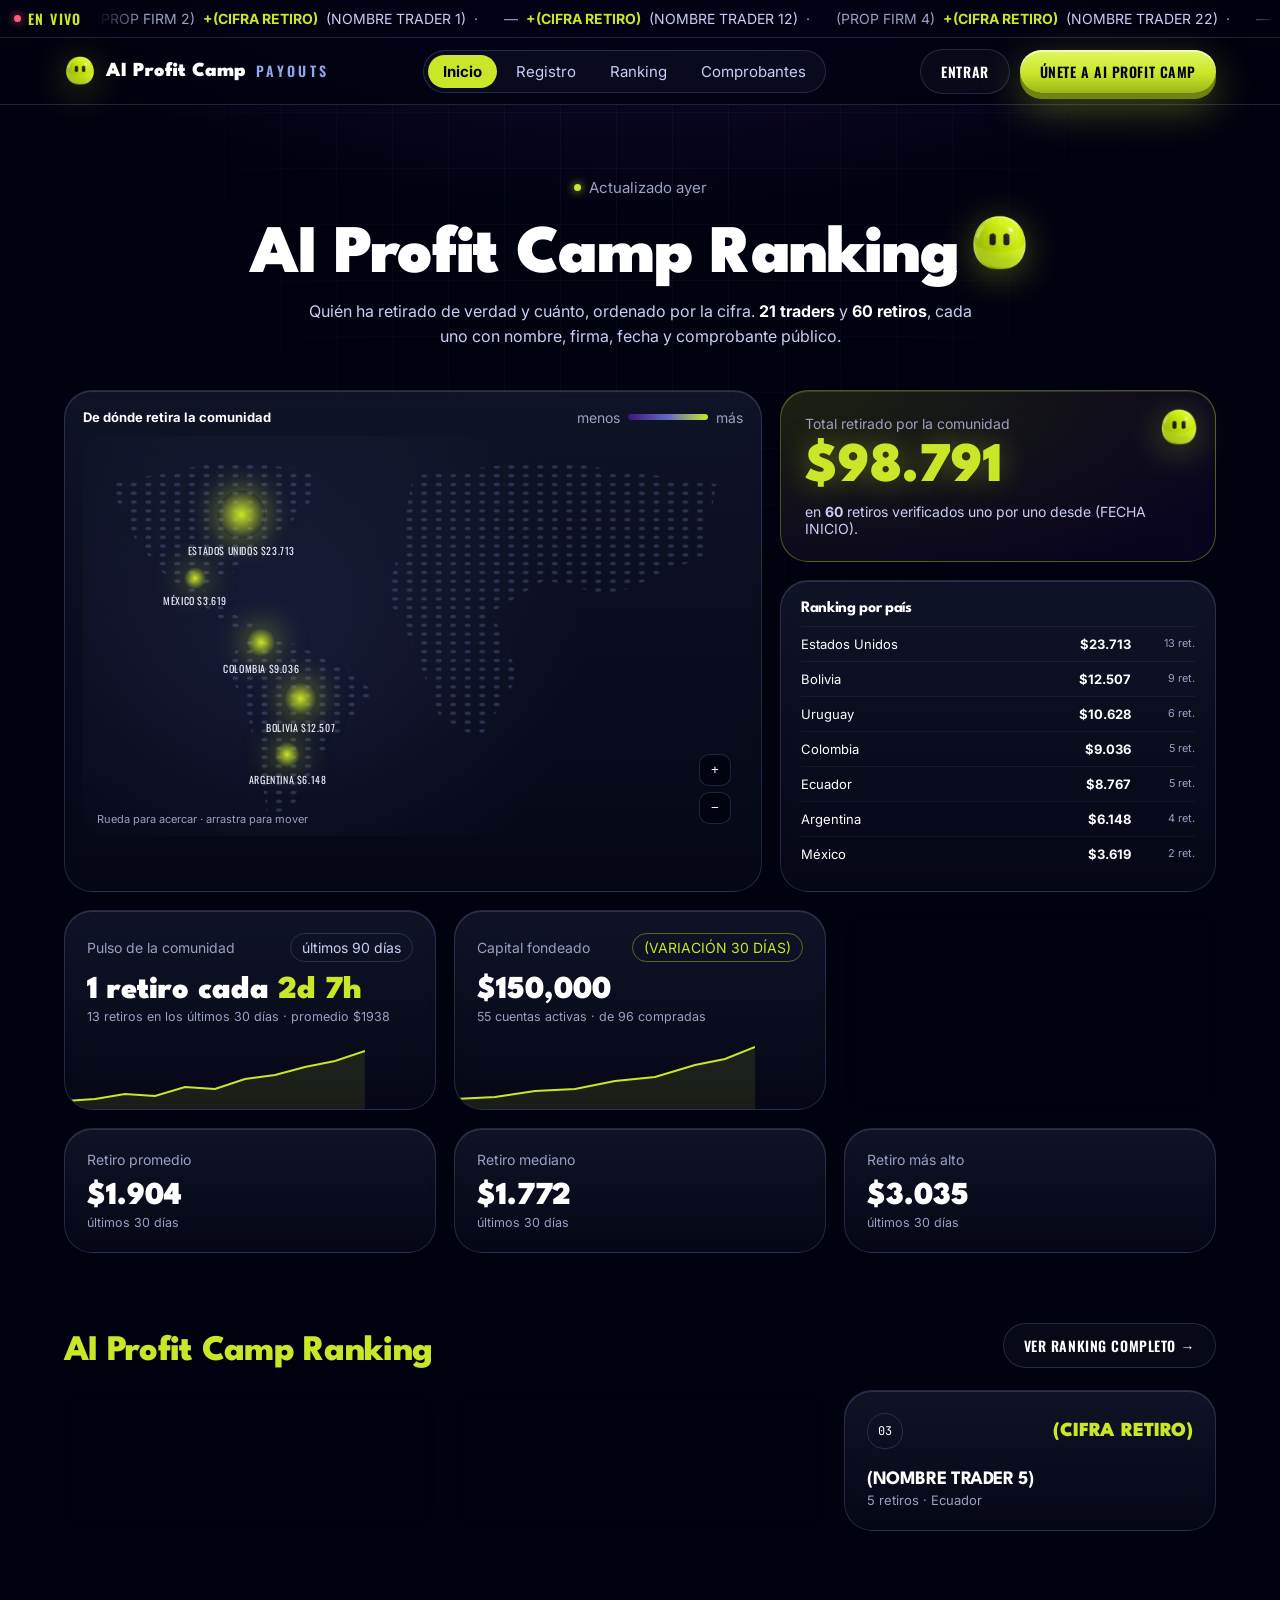
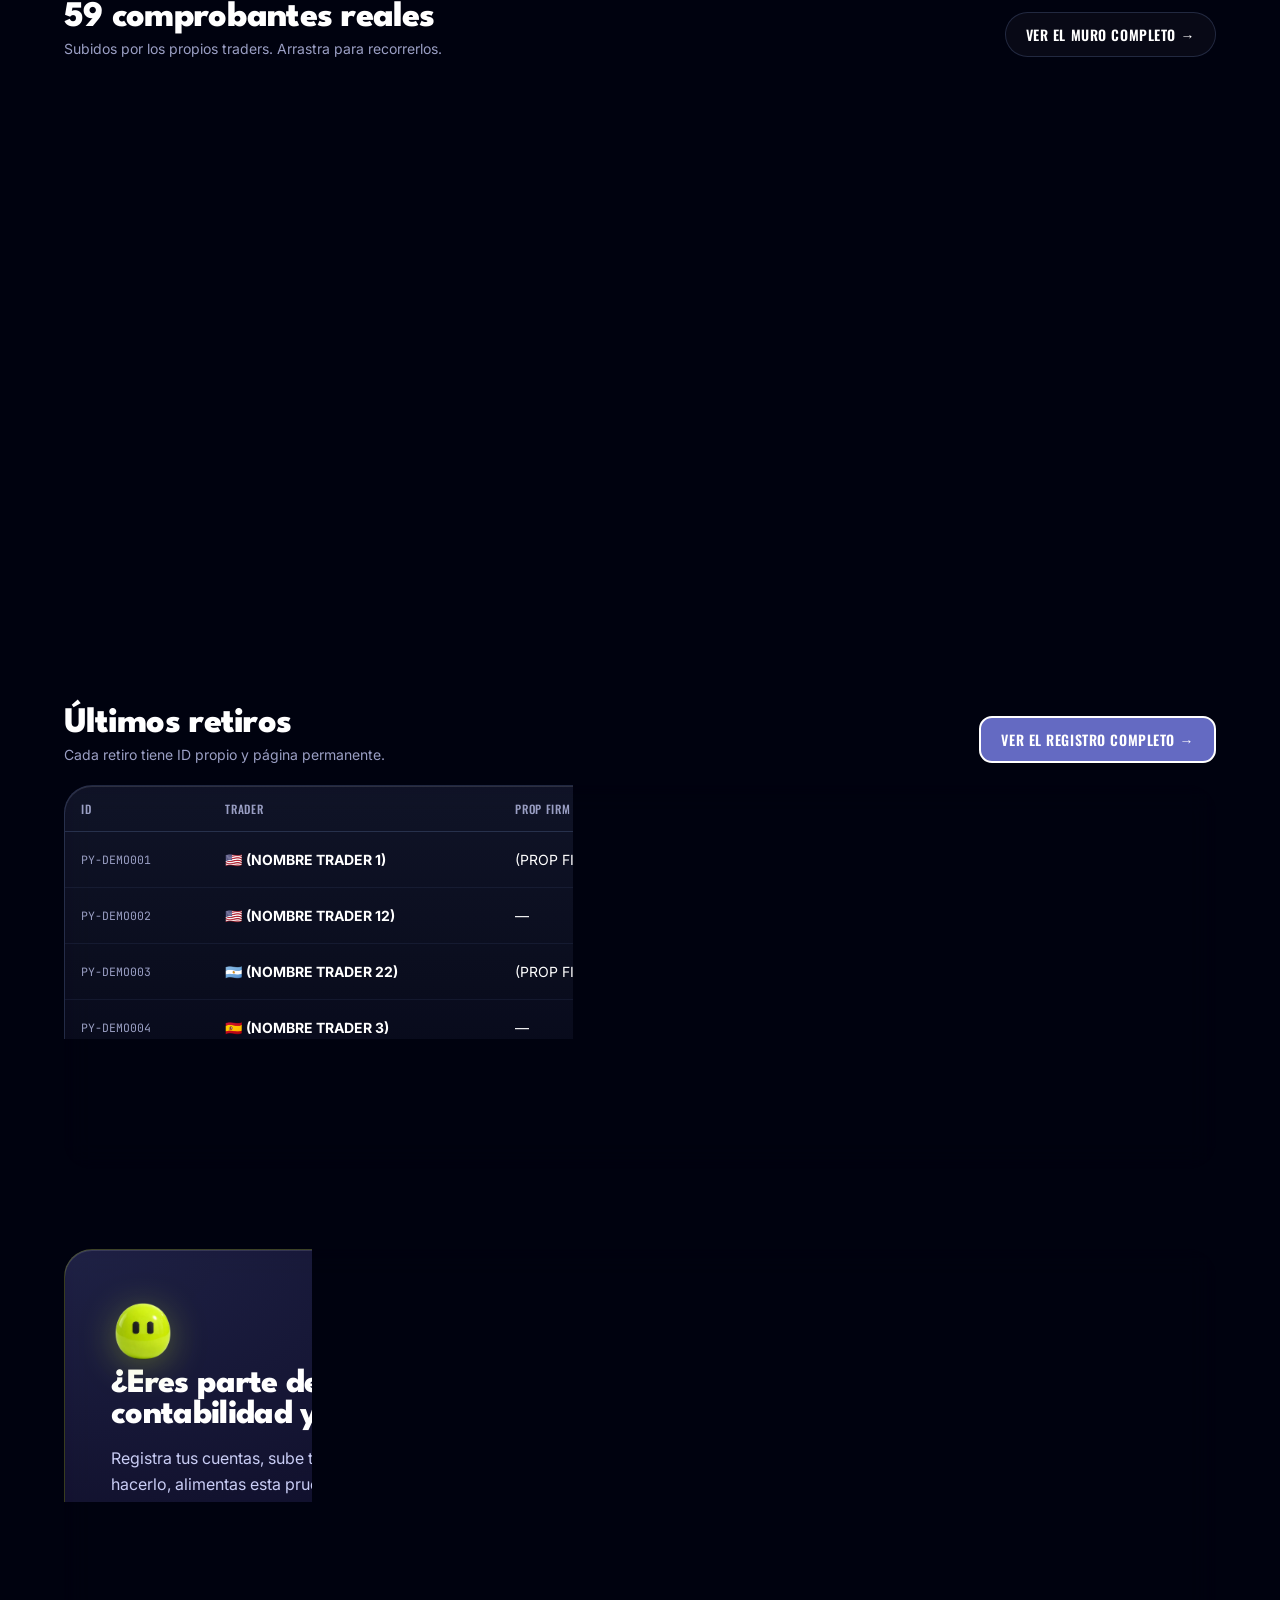
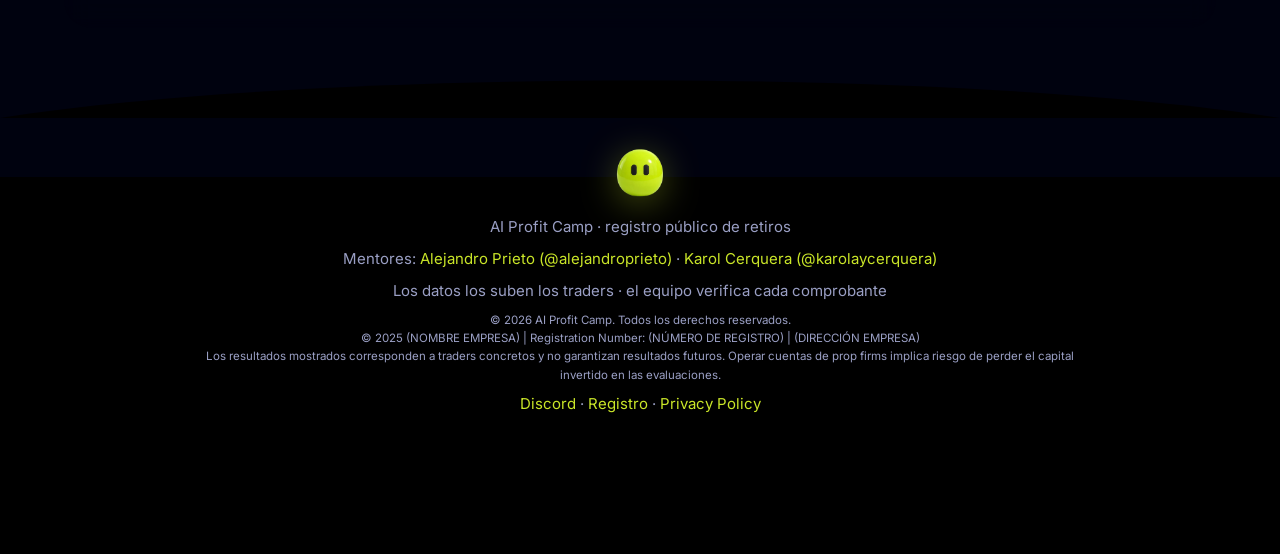
==== payouts/index.html @ a61befb9 "AI Profit Camp: landing y payouts" ====
<!doctype html><html lang="es" data-root="../"><head><meta charset="utf-8"><meta name="viewport" content="width=device-width,initial-scale=1"><title>AI Profit Camp Payouts — Registro público de retiros</title>
<link rel="stylesheet" href="../assets/brand.css"><link rel="stylesheet" href="payouts.css"></head>
<body class="pro" data-page="home" data-proot="">
<div class="ticker"><span class="live">EN VIVO</span><div class="tt"><div class="tk" id="tk"></div></div></div>
<nav class="nav"><div class="wrap"><a class="logo" href="index.html"><span data-mascot=""></span>AI Profit Camp <small>PAYOUTS</small></a><div class="links"><a class="on" href="index.html">Inicio</a><a class="" href="registro/index.html">Registro</a><a class="" href="ranking/index.html">Ranking</a><a class="" href="comprobantes/index.html">Comprobantes</a></div><div class="navr"><a class="btn btn-ghost" href="(LINK LOGIN)">Entrar</a><a class="btn btn-gummy" href="../index.html">Únete a AI Profit Camp</a></div></div><div class="mnav"><a class="on" href="index.html">Inicio</a><a class="" href="registro/index.html">Registro</a><a class="" href="ranking/index.html">Ranking</a><a class="" href="comprobantes/index.html">Comprobantes</a></div></nav>
<main class="wrap"><header class="phead rv"><span class="upd" id="upd"></span><h1>AI Profit Camp Ranking<span data-mascot="m-float"></span></h1><p>Quién ha retirado de verdad y cuánto, ordenado por la cifra. <b><span data-k="traders">0</span> traders</b> y <b><span data-k="payouts">0</span> retiros</b>, cada uno con nombre, firma, fecha y comprobante público.</p></header>
<div class="top"><div class="card map rv"><div class="lbl"><b style="color:#fff;font-size:13px">De dónde retira la comunidad</b><span class="leg">menos <span></span> más</span></div>
<div class="mapv" id="mapv"><div class="mapin" id="mapin"><svg viewBox="0 0 100 100" preserveAspectRatio="none" aria-hidden="true"><defs><pattern id="d" width="2.2" height="2.2" patternUnits="userSpaceOnUse"><circle cx="1.1" cy="1.1" r=".45" fill="rgba(141,168,236,.22)"/></pattern></defs><path fill="url(#d)" d="M4 12 L22 6 L36 9 L34 18 L28 26 L24 33 L18 38 L22 44 L26 47 L24 50 L18 42 L12 34 L8 26 Z"/><path fill="url(#d)" d="M24 50 L32 52 L40 58 L44 64 L40 72 L36 80 L32 92 L28 96 L27 84 L25 70 L22 58 Z"/><path fill="url(#d)" d="M50 10 L70 6 L96 12 L94 30 L80 40 L70 36 L62 44 L66 60 L60 76 L54 70 L50 52 L46 40 L48 28 Z"/></svg></div>
<span class="hint">Rueda para acercar · arrastra para mover</span><div class="zoom"><button id="zi" aria-label="Acercar">+</button><button id="zo" aria-label="Alejar">−</button></div></div></div>
<div class="side"><div class="card total rv" data-celebrate><span data-mascot=""></span><div class="lbl">Total retirado por la comunidad</div><div class="big" data-k="total" data-pre="$">$0</div><p>en <b data-k="payouts">0</b> retiros verificados uno por uno desde <span id="since"></span>.</p></div><div class="card cr rv"><h3>Ranking por país</h3><div id="cr"></div></div></div></div>
<div class="m3"><div class="card met rv"><div class="lbl">Pulso de la comunidad <span class="pill">últimos 90 días</span></div><div class="v">1 retiro cada <em id="every"></em></div><p id="pulse"></p><svg class="spark" viewBox="0 0 300 70" preserveAspectRatio="none"><path d="M0 62 L30 60 L60 55 L90 57 L120 48 L150 50 L180 40 L210 36 L240 28 L270 22 L300 12 L300 70 L0 70Z" fill="rgba(202,230,40,.1)"/><path class="l" d="M0 62 L30 60 L60 55 L90 57 L120 48 L150 50 L180 40 L210 36 L240 28 L270 22 L300 12" fill="none" stroke="#cae628" stroke-width="2"/></svg></div>
<div class="card met rv"><div class="lbl">Capital fondeado <span class="pill" style="color:var(--lime);border-color:rgba(202,230,40,.4)" id="fd"></span></div><div class="v" id="funded"></div><p id="acc"></p><svg class="spark" viewBox="0 0 300 70" preserveAspectRatio="none"><path d="M0 60 L40 58 L80 52 L120 50 L160 42 L200 38 L240 26 L270 20 L300 8 L300 70 L0 70Z" fill="rgba(202,230,40,.1)"/><path class="l" d="M0 60 L40 58 L80 52 L120 50 L160 42 L200 38 L240 26 L270 20 L300 8" fill="none" stroke="#cae628" stroke-width="2"/></svg></div>
<div class="card met last rv"><div class="lbl">Último retiro <span class="pill" id="lrel"></span></div><div class="v" id="lv"></div><p id="lt" style="color:#fff;font-weight:700"></p><p id="lf"></p><a class="idb mono" id="lid" href="#"></a></div></div>
<div class="m3 s3"><div class="card met rv"><div class="lbl">Retiro promedio</div><div class="v" data-k="avg" data-pre="$">$0</div><p>últimos 30 días</p></div><div class="card met rv"><div class="lbl">Retiro mediano</div><div class="v" data-k="median" data-pre="$">$0</div><p>últimos 30 días</p></div><div class="card met rv"><div class="lbl">Retiro más alto</div><div class="v" data-k="max" data-pre="$">$0</div><p>últimos 30 días</p></div></div>
<section class="blk"><div class="hd rv"><h2 class="lime">AI Profit Camp Ranking</h2><a class="btn btn-ghost" href="ranking/index.html">Ver ranking completo →</a></div><div class="rk" id="rk"></div></section>
<section class="blk"><div class="hd rv"><div><h2><span data-k="payouts">0</span> comprobantes reales</h2><p>Subidos por los propios traders. Arrastra para recorrerlos.</p></div><a class="btn btn-ghost" href="comprobantes/index.html">Ver el muro completo →</a></div></section>
</main><div class="wall rv" id="wall"></div><main class="wrap">
<section class="blk"><div class="hd rv"><div><h2>Últimos retiros</h2><p>Cada retiro tiene ID propio y página permanente.</p></div><a class="btn btn-ind" href="registro/index.html">Ver el registro completo →</a></div><div class="card tw rv" id="tw"><table class="t"><thead><tr><th>ID</th><th>Trader</th><th>Prop firm</th><th>Monto</th><th>Fecha</th><th>Estado</th></tr></thead><tbody id="tb"></tbody></table><div class="mlist" id="ml"></div></div></section>
<div class="card join rv"><div><span data-mascot="m-think"></span><h2>¿Eres parte de la comunidad? Lleva tu contabilidad y compite por los premios.</h2><p>Registra tus cuentas, sube tus comprobantes y mira tu neto real. Al hacerlo, alimentas esta prueba pública.</p><p class="mentors-line">¿Dudas? Habla con tus mentores: <a href="https://www.instagram.com/alejandroprieto/" target="_blank" rel="noopener" style="color:var(--lime)">Alejandro Prieto (@alejandroprieto)</a> o <a href="https://www.instagram.com/karolaycerquera/" target="_blank" rel="noopener" style="color:var(--lime)">Karol Cerquera (@karolaycerquera)</a>.</p></div><a class="btn btn-gummy" href="(LINK PANEL)">Entrar a mi panel</a></div></main>
<svg class="foot-wave" viewBox="0 0 1440 50" preserveAspectRatio="none"><path d="M0 50 C360 0 1080 0 1440 50Z" fill="#000"/></svg>
<footer class="foot"><span data-mascot="m-float"></span><p>AI Profit Camp · registro público de retiros</p><p>Mentores: <a href="https://www.instagram.com/alejandroprieto/" target="_blank" rel="noopener" style="color:var(--lime)">Alejandro Prieto (@alejandroprieto)</a> · <a href="https://www.instagram.com/karolaycerquera/" target="_blank" rel="noopener" style="color:var(--lime)">Karol Cerquera (@karolaycerquera)</a></p><p>Los datos los suben los traders · el equipo verifica cada comprobante</p>
<p style="font-size:11.5px">© 2026 AI Profit Camp. Todos los derechos reservados.<br>© 2025 (NOMBRE EMPRESA) | Registration Number: (NÚMERO DE REGISTRO) | (DIRECCIÓN EMPRESA)<br>Los resultados mostrados corresponden a traders concretos y no garantizan resultados futuros. Operar cuentas de prop firms implica riesgo de perder el capital invertido en las evaluaciones.</p>
<p><a href="(LINK DISCORD)">Discord</a> · <a href="registro/index.html">Registro</a> · <a href="../privacy-policy/index.html">Privacy Policy</a></p></footer>
<a class="sticky" href="../index.html"><span data-mascot=""></span>Únete a AI Profit Camp</a>
<div class="modal" id="md" role="dialog" aria-modal="true"><div class="card"><button class="x" aria-label="Cerrar">×</button><div class="ph" style="height:300px"></div><div class="big a" style="font-size:40px;margin-top:16px"></div><div class="n" style="font-weight:700"></div><div class="i mono" style="color:var(--mute);font-size:12px;margin:6px 0 18px"></div><a class="btn btn-gummy go" href="#">Ver registro verificado</a></div></div>
<script src="../assets/brand.js"></script><script src="data.js"></script><script src="payouts.js"></script></body></html>
---- assets/brand.css ----
@import url("https://fonts.googleapis.com/css2?family=League+Spartan:wght@600;700;800;900&family=Oswald:wght@500;600;700&family=Inter:wght@400;500;600;700&family=JetBrains+Mono:wght@500;700&display=swap");
/* ===== Salto Cuántico · sistema compartido ===== */
:root{--bg:#00020f;--bg2:#1a0b3d;--sky:#3f216d;--vio:#3c1682;--ind:#646ac2;--peri:#8da8ec;--lav:#c9cdf5;--lime:#cae628;--lime-hi:#e1f761;--lime-lo:#9bb51a;--lime-sh:#6f8312;--coral:#ff5a7a;--peach:#f7b28b;--mute:#9a9fc4;
--glass:linear-gradient(180deg,rgba(141,168,236,.11),rgba(141,168,236,.035));--bd:rgba(141,168,236,.2);--r-card:28px;--r-sm:16px;--ease:cubic-bezier(.34,1.56,.64,1)}
*{box-sizing:border-box}html{scroll-behavior:smooth}
body{margin:0;background:var(--bg);color:#fff;font-family:Inter,system-ui,sans-serif;-webkit-font-smoothing:antialiased;overflow-wrap:break-word}
h1,h2,h3,h4{font-family:"League Spartan",Inter,sans-serif;letter-spacing:-.02em;margin:0}
a{color:inherit;text-decoration:none}.mono{font-family:"JetBrains Mono",monospace}
.lime{color:var(--lime)}.coral{color:var(--coral)}
/* botones */
.btn{display:inline-flex;align-items:center;justify-content:center;gap:8px;border-radius:999px;font-family:Oswald,sans-serif;font-weight:600;letter-spacing:.04em;text-transform:uppercase;padding:11px 20px;font-size:14px;cursor:pointer;border:0;transition:transform .35s var(--ease),box-shadow .35s,background .25s;white-space:nowrap}
.btn-gummy{color:#00020f;background:linear-gradient(180deg,var(--lime-hi),var(--lime) 55%,var(--lime-lo));box-shadow:0 6px 0 var(--lime-sh),0 14px 40px rgba(202,230,40,.35),inset 0 2px 0 rgba(255,255,255,.6)}
.btn-gummy:hover{transform:translateY(-3px);box-shadow:0 9px 0 var(--lime-sh),0 20px 50px rgba(202,230,40,.5),inset 0 2px 0 rgba(255,255,255,.6)}
.btn-gummy:active{transform:translateY(4px);box-shadow:0 2px 0 var(--lime-sh),0 8px 20px rgba(202,230,40,.3)}
.btn-ind{background:var(--ind);color:#fff;border:2px solid #fff;border-radius:13px}.btn-ind:hover{background:var(--vio);transform:translateY(-2px)}
.btn-ghost{border:1.5px solid var(--bd);color:#fff;background:rgba(255,255,255,.03)}.btn-ghost:hover{border-color:var(--lime);color:var(--lime)}
/* tarjetas */
.card{background:var(--glass);border:1px solid var(--bd);border-radius:var(--r-card);backdrop-filter:blur(14px);-webkit-backdrop-filter:blur(14px);box-shadow:inset 0 1px 0 rgba(255,255,255,.12);transition:transform .45s var(--ease),border-color .3s,box-shadow .3s;position:relative}
.card:hover{border-color:rgba(202,230,40,.45);box-shadow:inset 0 1px 0 rgba(255,255,255,.15),0 18px 50px rgba(60,22,130,.45)}
.pill{display:inline-flex;align-items:center;gap:6px;font-size:14px;padding:5px 11px;border-radius:999px;border:1px solid var(--bd);color:var(--lav);white-space:nowrap}
.badge-ok{display:inline-flex;gap:6px;align-items:center;padding:5px 11px;border-radius:999px;border:1px solid rgba(202,230,40,.5);background:rgba(202,230,40,.1);color:var(--lime);font-size:14px;font-weight:600;white-space:nowrap}.badge-ok:before{content:"✓";font-weight:900}
.eyebrow{font-family:Oswald;font-weight:600;letter-spacing:.14em;text-transform:uppercase;font-size:14px;color:var(--peri)}
/* mascota: poses por CSS */
.mascot{position:relative;display:inline-block;aspect-ratio:660/748;flex:none;vertical-align:middle}
.mascot img{width:100%;height:100%;display:block;filter:drop-shadow(0 6px 18px rgba(202,230,40,.35))}
.mascot .lid{position:absolute;top:34.5%;height:18.5%;width:11.5%;border-radius:45%;background:linear-gradient(180deg,#d3ee2b,#bcd816);transform:scaleY(0);transform-origin:top;animation:blink 5.5s infinite}
.mascot .lid.l{left:33.4%}.mascot .lid.r{left:55.7%}
@keyframes blink{0%,93%,100%{transform:scaleY(0)}95.5%{transform:scaleY(1)}}
.m-float{animation:mfloat 4s ease-in-out infinite}@keyframes mfloat{50%{transform:translateY(-12px) rotate(-3deg)}}
.m-tilt{transform:rotate(-12deg)}
.m-think{animation:mthink 3.2s ease-in-out infinite}@keyframes mthink{0%,100%{transform:rotate(-14deg)}50%{transform:rotate(-6deg) translateY(-6px)}}
.m-bounce{animation:mbounce 1s var(--ease) infinite}@keyframes mbounce{0%,100%{transform:translateY(0) scale(1,1)}10%{transform:translateY(0) scale(1.12,.86)}45%{transform:translateY(-40%) scale(.94,1.06)}80%{transform:translateY(0) scale(1.06,.94)}}
.m-celebrate{animation:mcel .9s var(--ease) 3}@keyframes mcel{0%,100%{transform:none}30%{transform:translateY(-30%) rotate(12deg) scale(1.1)}60%{transform:translateY(0) scale(1.1,.9)}}
.m-sad{transform:rotate(10deg) translateY(6px);filter:saturate(.6)}.m-sad .lid{animation:none;transform:scaleY(.45)}
.m-peek{animation:mpeek 6s ease-in-out infinite}@keyframes mpeek{0%,100%{transform:translateY(55%)}20%,70%{transform:translateY(8%)}}
.hue-red img{filter:hue-rotate(-75deg) saturate(1.4) drop-shadow(0 6px 14px rgba(255,90,122,.35))}.hue-blue img{filter:hue-rotate(140deg) saturate(1.3) drop-shadow(0 6px 14px rgba(100,106,194,.4))}.hue-vio img{filter:hue-rotate(205deg) saturate(1.2)}.hue-orange img{filter:hue-rotate(-40deg) saturate(1.5)}
.hue-red .lid{filter:hue-rotate(-75deg) saturate(1.4)}.hue-blue .lid{filter:hue-rotate(140deg) saturate(1.3)}.hue-vio .lid{filter:hue-rotate(205deg) saturate(1.2)}.hue-orange .lid{filter:hue-rotate(-40deg) saturate(1.5)}
/* loader */
.loader{position:fixed;inset:0;z-index:200;background:var(--bg);display:grid;place-items:center;transition:opacity .5s,visibility .5s}.loader.done{opacity:0;visibility:hidden}.loader .mascot{width:70px}
.loader:after{content:"";position:absolute;top:calc(50% + 46px);width:46px;height:8px;border-radius:50%;background:rgba(202,230,40,.25);filter:blur(3px)}
/* olas */
.wave{display:block;width:100%;height:70px;position:relative;z-index:2;margin:-1px 0}
.divider{position:relative;height:90px;overflow:hidden;pointer-events:none}.divider .mascot{position:absolute;bottom:0;width:58px}.divider svg{position:absolute;left:0;right:0;bottom:-1px;width:100%;height:60px}
/* reveal */
.rv{opacity:0;transform:translateY(26px) scale(.98);transition:opacity .8s ease,transform .9s var(--ease)}.rv.in{opacity:1;transform:none}
/* sticky móvil */
.sticky{display:none}
@media(max-width:820px){.sticky{display:flex;align-items:center;justify-content:center;gap:10px;position:fixed;left:12px;right:12px;bottom:12px;z-index:60;padding:12px 16px;border-radius:999px;font-family:Oswald;font-weight:700;letter-spacing:.04em;font-size:17px;color:#00020f;background:linear-gradient(180deg,var(--lime-hi),var(--lime));box-shadow:0 5px 0 var(--lime-sh),0 12px 40px rgba(202,230,40,.45);transform:translateY(170%);transition:transform .5s var(--ease)}.sticky.on{transform:none}.sticky .mascot{width:30px;margin:-6px 0}}
/* footer común */
.foot{position:relative;margin-top:60px;background:#000;color:var(--mute);font-size:15px;text-align:center;padding:30px 20px 130px}.foot .mascot{width:54px;position:absolute;left:50%;top:-34px;margin-left:-27px}.foot a{color:var(--lime)}.foot p{margin:8px auto;max-width:900px;line-height:1.6}
.foot-wave{display:block;width:100%;height:50px;margin-top:40px;margin-bottom:-1px}
@media (prefers-reduced-motion:reduce){*{animation:none!important;transition:none!important}.rv{opacity:1;transform:none}}

/* ===== Dirección B · Cuántico Pro (payouts) ===== */
.pro{background:radial-gradient(1100px 600px at 50% -200px,rgba(60,22,130,.55),transparent 70%),var(--bg)}
.pro:before{content:"";position:fixed;inset:0;pointer-events:none;background-image:linear-gradient(rgba(141,168,236,.05) 1px,transparent 1px),linear-gradient(90deg,rgba(141,168,236,.05) 1px,transparent 1px);background-size:56px 56px;-webkit-mask:radial-gradient(ellipse at 50% 0,#000 15%,transparent 70%);mask:radial-gradient(ellipse at 50% 0,#000 15%,transparent 70%)}
.wrap{max-width:1200px;margin:auto;padding:0 24px;position:relative}
.ticker{display:flex;align-items:center;height:38px;border-bottom:1px solid var(--bd);background:rgba(0,2,15,.8);overflow:hidden;font-size:14px;position:relative;z-index:3}
.live{flex:none;display:flex;gap:7px;align-items:center;padding:0 14px;font-family:Oswald;font-weight:600;color:var(--lime);letter-spacing:.1em;background:var(--bg);height:100%;z-index:2}.live:before{content:"";width:7px;height:7px;border-radius:50%;background:var(--coral);box-shadow:0 0 10px var(--coral);animation:pz 1.4s infinite}@keyframes pz{50%{opacity:.25}}
.tt{overflow:hidden;flex:1;-webkit-mask:linear-gradient(90deg,transparent,#000 4%,#000 96%,transparent);mask:linear-gradient(90deg,transparent,#000 4%,#000 96%,transparent)}.tk{display:flex;gap:26px;width:max-content;animation:mq 60s linear infinite;white-space:nowrap}.tk a{display:flex;gap:8px;color:var(--lav)}.tk b{color:var(--lime)}.tk i{font-style:normal;color:var(--mute)}@keyframes mq{to{transform:translateX(-50%)}}
.nav{position:sticky;top:0;z-index:40;background:rgba(0,2,15,.72);backdrop-filter:blur(16px);-webkit-backdrop-filter:blur(16px);border-bottom:1px solid var(--bd)}.nav .wrap{display:flex;align-items:center;gap:14px;height:66px}
.logo{display:flex;align-items:center;gap:10px;font-family:"League Spartan";font-weight:900;font-size:20px}.logo .mascot{width:32px}.logo small{font-family:Oswald;font-size:14px;letter-spacing:.24em;color:var(--peri);font-weight:600}
.links{margin:0 auto;display:flex;gap:4px;padding:4px;border:1px solid var(--bd);border-radius:999px;background:rgba(141,168,236,.05)}.links a{padding:7px 15px;border-radius:999px;font-size:15px;color:var(--lav);transition:.25s}.links a:hover{color:#fff;background:rgba(141,168,236,.12)}.links a.on{background:var(--lime);color:#00020f;font-weight:700}
.navr{display:flex;gap:10px;align-items:center}
.mnav{display:none}
.phead{text-align:center;padding:70px 0 40px}.phead h1{font-size:clamp(38px,5.6vw,68px);font-weight:900;margin:12px 0}.phead h1 .mascot{width:.9em;margin-left:.15em;vertical-align:-.1em}.phead p{color:var(--lav);max-width:680px;margin:0 auto;line-height:1.6}.phead b{color:#fff}
.upd{color:var(--mute);font-size:15px;display:inline-flex;gap:8px;align-items:center}.upd:before{content:"";width:7px;height:7px;border-radius:50%;background:var(--lime);box-shadow:0 0 10px var(--lime);animation:pz 1.6s infinite}
.lbl{font-size:14px;color:var(--mute);display:flex;justify-content:space-between;align-items:center;gap:8px}
.big{font-family:"League Spartan";font-weight:900;color:var(--lime);text-shadow:0 0 28px rgba(202,230,40,.35);font-variant-numeric:tabular-nums}
.hd{display:flex;justify-content:space-between;align-items:flex-end;gap:16px;margin-bottom:22px}.hd h2{font-size:clamp(24px,3vw,36px);font-weight:800}.hd p{margin:6px 0 0;color:var(--mute);font-size:14px}
section.blk{padding:70px 0 0}
table.t{width:100%;border-collapse:collapse;font-size:14px}.t th{font-family:Oswald;font-weight:500;letter-spacing:.06em;text-transform:uppercase;color:var(--mute);font-size:11.5px;text-align:left;padding:14px 16px;border-bottom:1px solid var(--bd);white-space:nowrap}
.t td{padding:13px 16px;border-bottom:1px solid rgba(141,168,236,.08);vertical-align:middle}.t tbody tr{transition:background .2s;cursor:pointer}.t tbody tr:hover{background:rgba(202,230,40,.05)}
.t .id{font-family:"JetBrains Mono";font-size:11.5px;color:var(--mute)}.t .tr a{font-weight:700}.t .tr a:hover{color:var(--lime)}.t .m{color:var(--lime);font-weight:800;white-space:nowrap}.t .d{color:var(--mute);font-size:15px;white-space:nowrap}
.tw{overflow:hidden;border-radius:var(--r-card)}.mlist{display:none}
.pag{display:flex;justify-content:space-between;align-items:center;gap:10px;padding:14px 16px;font-size:15px;color:var(--mute)}
.empty{text-align:center;padding:50px 20px;color:var(--mute)}.empty .mascot{width:70px;display:block;margin:0 auto 14px}
.filters{display:flex;gap:12px;flex-wrap:wrap;align-items:flex-end;padding:18px;margin-bottom:16px}.filters label{display:grid;gap:6px;font-size:14px;color:var(--mute);flex:1;min-width:150px}
.filters select,.filters input{background:rgba(0,2,15,.6);border:1px solid var(--bd);border-radius:14px;color:#fff;padding:11px 13px;font:inherit;font-size:14px;outline:none;width:100%}.filters select:focus,.filters input:focus{border-color:var(--lime);box-shadow:0 0 0 3px rgba(202,230,40,.15)}.filters option{background:#0b0a24}
.chip{display:inline-block;padding:7px 13px;border-radius:999px;border:1px solid var(--bd);background:rgba(141,168,236,.07);font-size:14px;margin:0 6px 6px 0}
.ph{display:flex;flex-direction:column;align-items:center;justify-content:center;gap:8px;text-align:center;color:var(--lav);font-weight:700;font-size:14px;border-radius:18px;border:1.5px dashed rgba(141,168,236,.3);background:radial-gradient(circle at 50% 30%,rgba(202,230,40,.1),transparent 60%),repeating-linear-gradient(135deg,#0c0a26 0 12px,#110e30 12px 24px);padding:10px}
.ph b{font-family:Oswald;font-size:13px;letter-spacing:.22em;color:var(--lime)}
.av{width:44px;height:44px;border-radius:50%;display:grid;place-items:center;font-size:8px;font-weight:700;color:var(--lav);background:repeating-linear-gradient(135deg,#0c0a26 0 6px,#16123a 6px 12px);border:2px solid var(--lime);box-shadow:0 0 18px rgba(202,230,40,.3);flex:none;text-align:center;line-height:1.1;padding:3px}
.modal{position:fixed;inset:0;z-index:90;background:rgba(0,2,15,.8);backdrop-filter:blur(8px);display:none;align-items:center;justify-content:center;padding:20px}.modal.on{display:flex}.modal .card{width:min(420px,100%);padding:22px;text-align:center;animation:pop .45s var(--ease)}@keyframes pop{from{transform:scale(.9) translateY(20px);opacity:0}}
.modal .x{position:absolute;right:14px;top:10px;background:none;border:0;color:#fff;font-size:24px;cursor:pointer}
.wall{overflow:hidden;cursor:grab;-webkit-mask:linear-gradient(90deg,transparent,#000 5%,#000 95%,transparent);mask:linear-gradient(90deg,transparent,#000 5%,#000 95%,transparent);padding:6px 0;touch-action:pan-y}.lane{display:flex;gap:14px;width:max-content;margin-bottom:14px}
.cert{width:220px;flex:none;padding:10px;cursor:pointer;text-align:left;color:#fff;font:inherit;border-radius:22px}.cert .ph{height:210px}.cert .f{display:flex;justify-content:space-between;gap:8px;font-size:14px;margin-top:10px}.cert .f span{color:var(--lav);overflow:hidden;text-overflow:ellipsis;white-space:nowrap;min-width:0}.cert .f b{color:var(--lime);white-space:nowrap;font-size:14px}
@media(max-width:900px){.links{display:none}.mnav{display:flex;gap:6px;overflow-x:auto;padding:0 16px 10px;scrollbar-width:none}.mnav a{flex:none;padding:7px 13px;border-radius:999px;border:1px solid var(--bd);font-size:12.5px;color:var(--lav)}.mnav a.on{background:var(--lime);color:#00020f;font-weight:700;border-color:var(--lime)}.nav .wrap{justify-content:space-between}}
@media(max-width:640px){.wrap{padding:0 16px}.navr .btn-gummy{display:none}.phead{padding:46px 0 28px}.hd{flex-direction:column;align-items:flex-start}
.tw table.t{display:none}.mlist{display:grid;gap:10px;padding:12px}.mi{display:grid;grid-template-columns:minmax(0,1fr) auto;gap:6px 10px;padding:14px;border-radius:18px;border:1px solid var(--bd);background:rgba(141,168,236,.04)}.mi .m{font-family:"League Spartan";font-weight:900;font-size:20px;color:var(--lime)}.mi .n{font-weight:700;min-width:0}.mi .s{color:var(--mute);font-size:14px;grid-column:1/-1;min-width:0}
.cert{width:170px}.cert .ph{height:170px}}
---- payouts/payouts.css ----
/* AI Profit Camp Payouts · estilos de página (Dirección B) */
.top{display:grid;grid-template-columns:1.6fr 1fr;gap:18px}.map{padding:18px}
.mapv{position:relative;height:400px;margin-top:10px;border-radius:20px;overflow:hidden;cursor:grab;touch-action:none;background:radial-gradient(circle at 30% 50%,rgba(100,106,194,.15),transparent 60%)}.mapin{position:absolute;inset:0;transition:transform .15s}.mapin svg{position:absolute;inset:0;width:100%;height:100%}
.dot{position:absolute;transform:translate(-50%,-50%);display:flex;flex-direction:column;align-items:center;gap:4px;font-family:Oswald;font-size:10px;letter-spacing:.06em;color:#eef;white-space:nowrap}
.dot i{display:block;border-radius:50%;background:radial-gradient(circle,var(--lime),rgba(202,230,40,.12) 70%);box-shadow:0 0 30px rgba(202,230,40,.55);animation:pp 3s ease-in-out infinite}@keyframes pp{50%{transform:scale(1.15)}}
.leg{display:flex;align-items:center;gap:8px}.leg span{width:80px;height:6px;border-radius:9px;background:linear-gradient(90deg,var(--vio),var(--ind),var(--lime))}
.hint{position:absolute;left:14px;bottom:10px;font-size:11px;color:var(--mute)}.zoom{position:absolute;right:12px;bottom:12px;display:grid;gap:6px}.zoom button{width:32px;height:32px;border-radius:10px;border:1px solid var(--bd);background:rgba(0,2,15,.7);color:#fff;cursor:pointer}
.side{display:grid;gap:18px;grid-template-rows:auto 1fr}.total{padding:24px;border-color:rgba(202,230,40,.35);background:radial-gradient(120% 120% at 0 0,rgba(202,230,40,.14),rgba(60,22,130,.15))}.total .big{font-size:clamp(40px,4.5vw,56px);margin:10px 0}.total p{color:var(--lav);font-size:14px;margin:0}
.total .mascot{position:absolute;right:16px;top:14px;width:40px}
.cr{padding:20px}.cr h3{font-size:16px;margin-bottom:10px}.row{display:grid;grid-template-columns:minmax(0,1fr) auto 54px;gap:10px;align-items:center;padding:9px 0;border-top:1px solid rgba(141,168,236,.08);font-size:13px;position:relative}.row .bar{position:absolute;left:0;bottom:-1px;height:2px;background:linear-gradient(90deg,var(--ind),var(--lime));width:0;transition:width 1.4s var(--ease)}.row small{color:var(--mute);text-align:right}
.m3{display:grid;grid-template-columns:repeat(3,1fr);gap:18px;margin-top:18px}.met{padding:22px;min-height:200px;overflow:hidden}.met .v{font-family:"League Spartan";font-size:clamp(26px,2.6vw,32px);font-weight:900;margin:14px 0 4px}.met .v em{font-style:normal;color:var(--lime);white-space:nowrap}.met p{margin:0;color:var(--mute);font-size:12.5px}
.spark{position:absolute;left:0;right:0;bottom:0;height:70px}.spark path.l{stroke-dasharray:1200;stroke-dashoffset:1200;transition:stroke-dashoffset 2.2s ease}.in .spark path.l{stroke-dashoffset:0}
.last .v{color:var(--lime)}.idb{display:inline-block;margin-top:14px;padding:6px 12px;border:1px solid var(--bd);border-radius:999px;font-size:11px}
.s3 .met{min-height:auto}
.rk{display:grid;grid-template-columns:repeat(3,1fr);gap:18px}.rkc{padding:22px;display:block}.rkc .t{display:flex;justify-content:space-between;align-items:center;gap:8px}.pos{font-family:"JetBrains Mono";font-size:12px;width:36px;height:36px;display:grid;place-items:center;border-radius:50% 50% 45% 45%;border:1px solid var(--bd);flex:none}.rkc:nth-child(1) .pos{border-color:var(--lime);color:var(--lime);box-shadow:0 0 16px rgba(202,230,40,.35)}
.rkc .a{font-family:"League Spartan";font-weight:900;font-size:20px;color:var(--lime);text-align:right}.rkc h3{font-size:19px;margin:22px 0 4px}.rkc p{margin:0;color:var(--mute);font-size:13px}
.join{margin-top:80px;padding:46px;display:flex;justify-content:space-between;align-items:center;gap:30px;border-color:rgba(202,230,40,.25);background:radial-gradient(80% 140% at 0 0,rgba(100,106,194,.3),rgba(60,22,130,.1))}.join h2{font-size:clamp(24px,3vw,34px);font-weight:800;max-width:620px}.join p{color:var(--lav);max-width:520px;line-height:1.6}.join .mascot{width:64px}
/* ranking */
.pod{display:grid;grid-template-columns:1fr 1.15fr 1fr;gap:18px;align-items:end;margin-bottom:30px}.podc{display:block;text-align:center;padding:30px 20px 24px}.podc .av{margin:0 auto 12px;width:64px;height:64px}.podc h3{font-size:19px}.podc .big{font-size:28px;margin:8px 0}.podc p{color:var(--mute);font-size:13px;margin:0}
.podc .pn{position:absolute;left:16px;top:14px;font-family:"League Spartan";font-weight:900;font-size:30px;color:var(--peri)}.p1{order:2;padding-top:46px;border-color:rgba(202,230,40,.5);background:radial-gradient(100% 80% at 50% 0,rgba(202,230,40,.16),rgba(60,22,130,.12))}.p1 .pn{color:var(--lime)}.p2{order:1}.p3{order:3}
.crown{position:absolute;top:-34px;left:50%;margin-left:-24px;width:48px}.crown .mascot{width:100%}
/* retiro */
.det{max-width:760px;margin:0 auto;padding:22px 0 0}.back{display:inline-block;color:var(--lav);font-size:13px;margin:30px 0 14px}.back:hover{color:var(--lime)}
.dcard{padding:0;overflow:hidden}.dh{display:flex;justify-content:space-between;gap:16px;padding:28px}.dh .amt{font-size:clamp(46px,7vw,68px);margin:6px 0}.dh p{margin:4px 0;color:var(--lav)}.mute{color:var(--mute)!important}
.grid{display:grid;grid-template-columns:repeat(4,1fr);border-top:1px solid var(--bd)}.fld{padding:16px 20px;border-right:1px solid var(--bd);border-bottom:1px solid var(--bd);display:grid;gap:6px;min-width:0}.fld b{font-weight:600;overflow-wrap:anywhere}.copy{background:none;border:1px solid var(--bd);color:var(--lav);border-radius:8px;cursor:pointer;margin-left:6px;padding:2px 7px}.copy:hover{color:var(--lime);border-color:var(--lime)}
.proof{padding:24px 28px}.vfy{display:flex;gap:10px;align-items:center;flex-wrap:wrap;padding:16px 28px;border-top:1px solid var(--bd);font-size:13px;color:var(--lav)}
/* trader */
.phd{padding:50px 0 10px}.who{display:flex;gap:18px;align-items:center;margin:14px 0}.who h1{font-size:clamp(30px,4.5vw,48px);font-weight:900}.who p{margin:6px 0 0}.bio{color:var(--lav);max-width:680px;line-height:1.6}
.kpis{display:grid;grid-template-columns:repeat(4,1fr);gap:16px;margin-top:20px}.k{padding:20px}.k .big{font-size:clamp(22px,2.4vw,30px);margin-top:10px}.k p{margin:4px 0 0;font-size:12px}
.tl{border-left:2px solid var(--bd);margin-left:6px;display:grid;gap:4px}.ti{position:relative;display:grid;gap:3px;padding:10px 0 10px 22px;border-radius:12px;transition:background .2s}.ti:hover{background:rgba(141,168,236,.06)}.ti:before{content:"";position:absolute;left:-7px;top:16px;width:12px;height:11px;border-radius:50% 50% 45% 45%;background:var(--lime);box-shadow:0 0 10px var(--lime)}.ti b{font-family:"League Spartan";font-size:20px}.ti small{color:var(--mute);font-size:12px}
.st{display:inline-block;padding:4px 10px;border-radius:999px;font-size:12px;border:1px solid var(--bd);white-space:nowrap}.st-quemada{color:var(--coral);border-color:rgba(255,90,122,.45)}.st-fondeada{color:var(--lime);border-color:rgba(202,230,40,.45)}.st-activa{color:var(--peri)}.st-en{color:var(--peach)}
.t.acc tbody tr{cursor:default}
@media(max-width:900px){.top,.m3,.rk{grid-template-columns:1fr}.mapv{height:300px}.join{flex-direction:column;align-items:flex-start;padding:28px}.kpis{grid-template-columns:1fr 1fr}.grid{grid-template-columns:1fr 1fr}.pod{grid-template-columns:1fr;gap:40px;margin-top:30px}.p1{order:0}}
@media(max-width:640px){.dot{font-size:8px}.s3{grid-template-columns:repeat(3,minmax(0,1fr));gap:10px}.s3 .met{padding:14px}.s3 .met .v{font-size:20px}.s3 .lbl{font-size:10.5px}.dh{flex-direction:column-reverse;padding:22px}.proof,.vfy{padding-left:20px;padding-right:20px}.k .big{font-size:22px}}
.dh .badge-ok{align-self:flex-start}
.pod{margin-top:46px}.phead b.lime{color:var(--lime)}
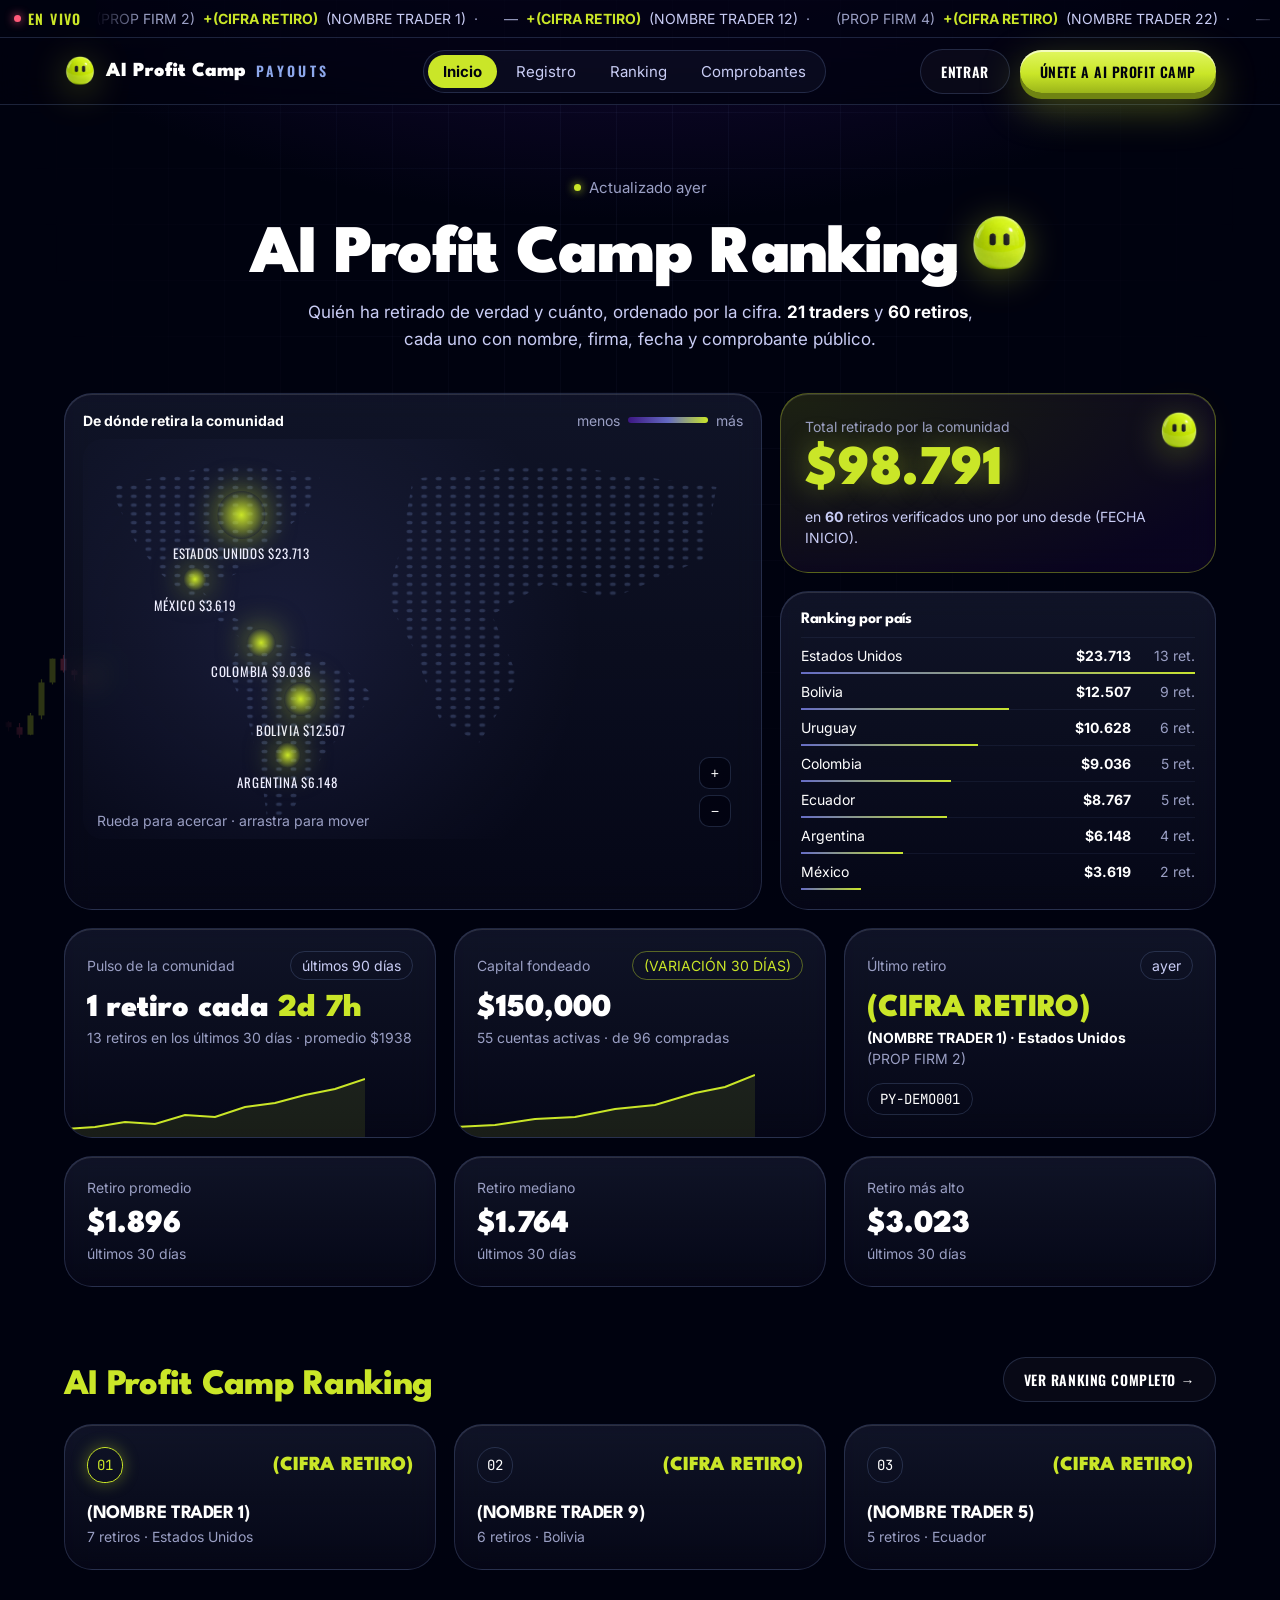
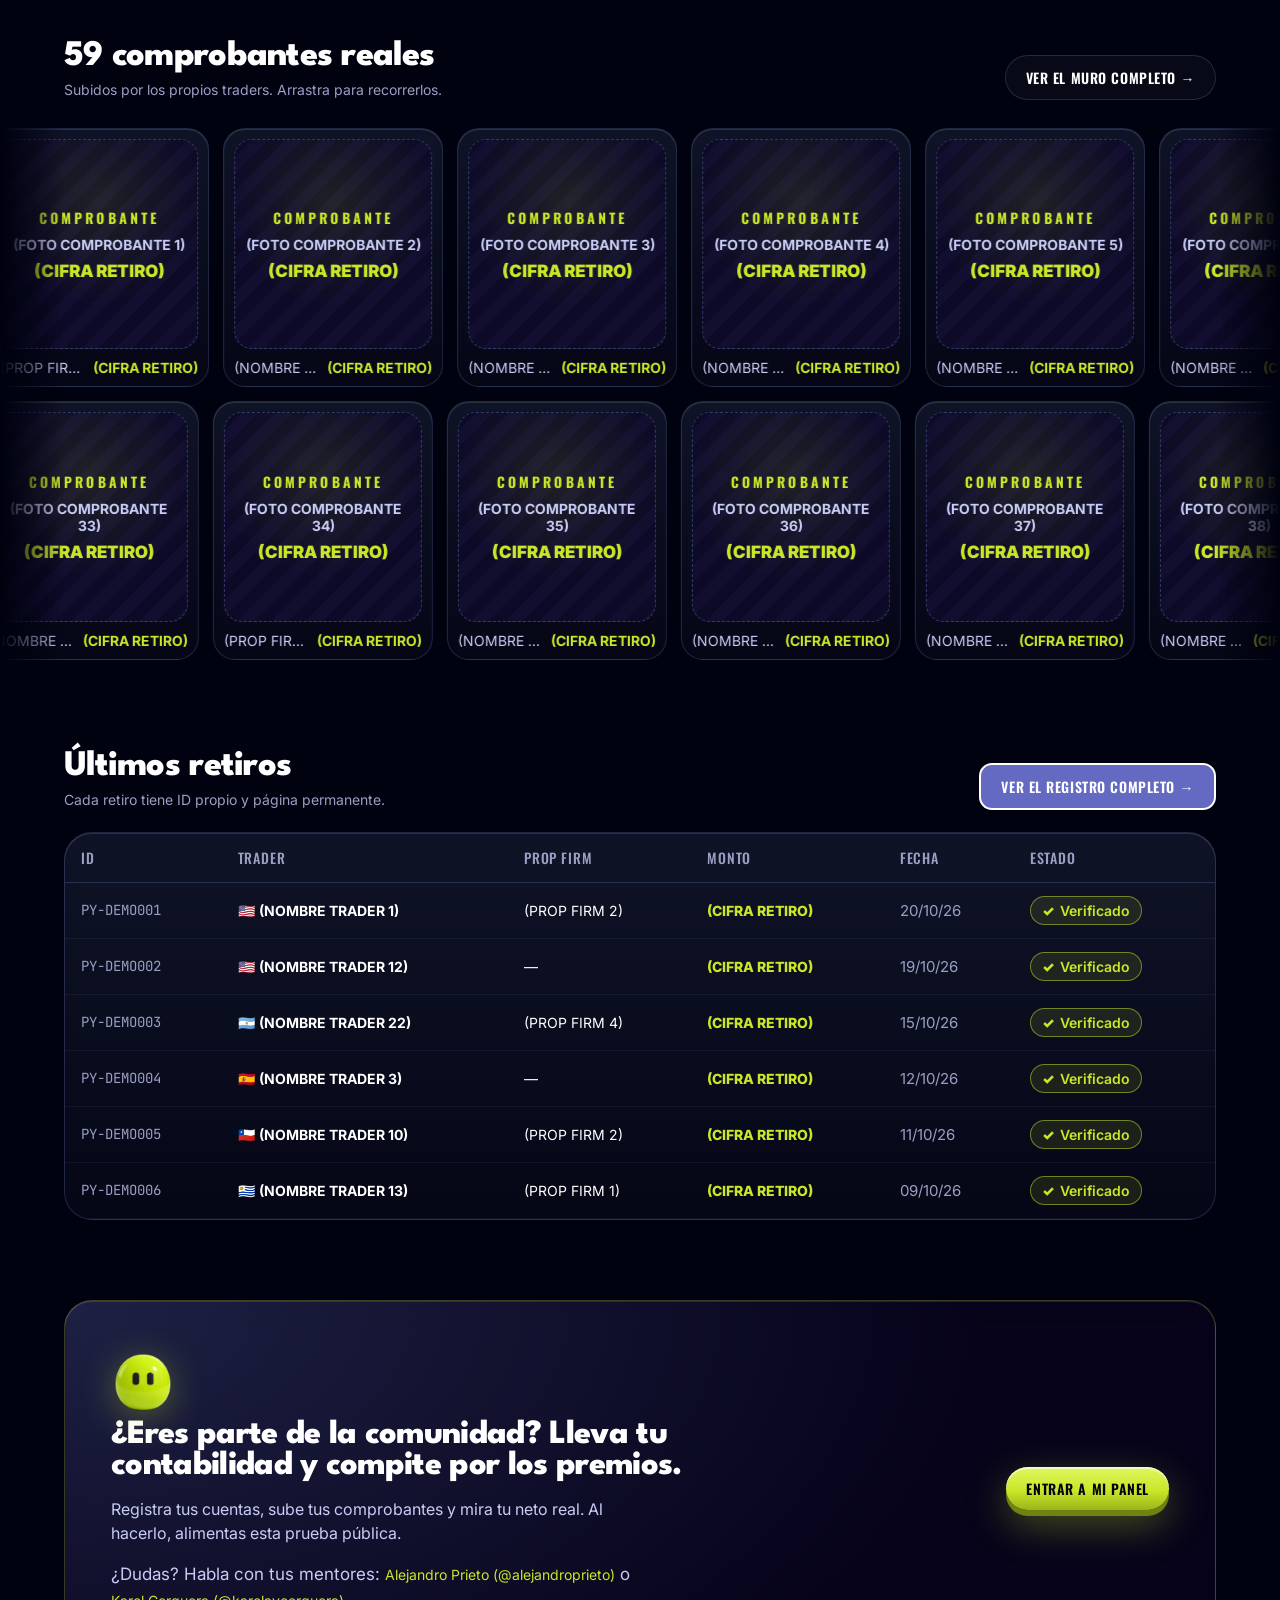
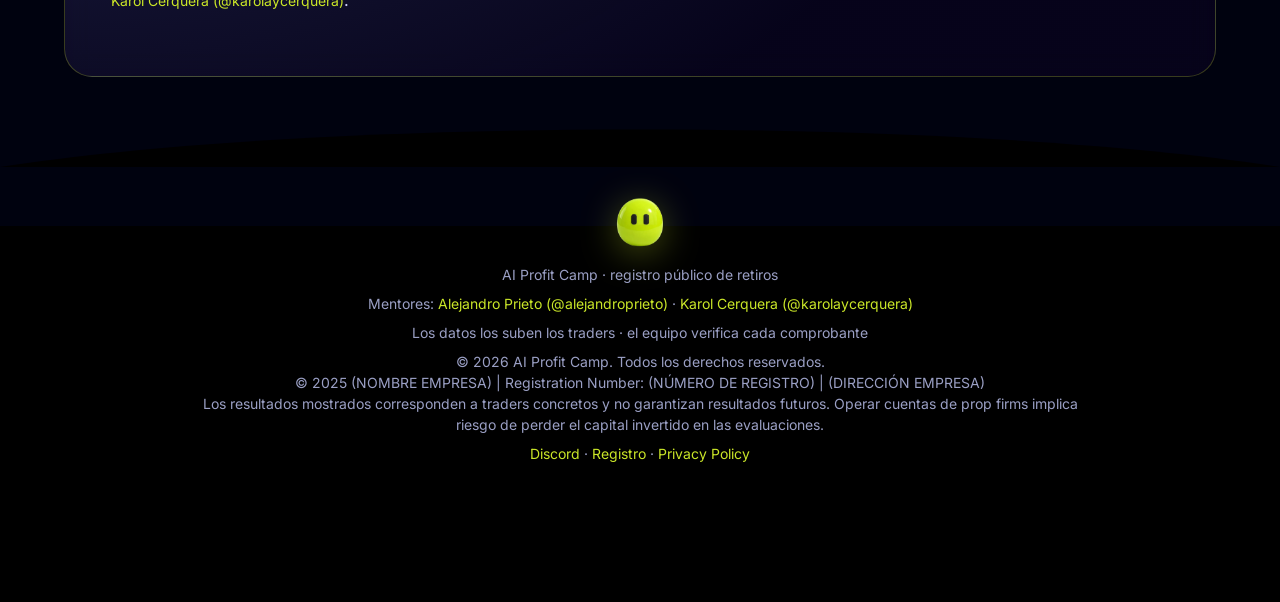
==== commit 6d564009: "Velas en los bordes (Elliott), letra mas legible, AI Trader y Calculadora en mas secciones" ====
--- a/payouts/index.html
+++ b/payouts/index.html
@@ -4,7 +4,7 @@
 <div class="ticker"><span class="live">EN VIVO</span><div class="tt"><div class="tk" id="tk"></div></div></div>
 <nav class="nav"><div class="wrap"><a class="logo" href="index.html"><span data-mascot=""></span>AI Profit Camp <small>PAYOUTS</small></a><div class="links"><a class="on" href="index.html">Inicio</a><a class="" href="registro/index.html">Registro</a><a class="" href="ranking/index.html">Ranking</a><a class="" href="comprobantes/index.html">Comprobantes</a></div><div class="navr"><a class="btn btn-ghost" href="(LINK LOGIN)">Entrar</a><a class="btn btn-gummy" href="../index.html">Únete a AI Profit Camp</a></div></div><div class="mnav"><a class="on" href="index.html">Inicio</a><a class="" href="registro/index.html">Registro</a><a class="" href="ranking/index.html">Ranking</a><a class="" href="comprobantes/index.html">Comprobantes</a></div></nav>
 <main class="wrap"><header class="phead rv"><span class="upd" id="upd"></span><h1>AI Profit Camp Ranking<span data-mascot="m-float"></span></h1><p>Quién ha retirado de verdad y cuánto, ordenado por la cifra. <b><span data-k="traders">0</span> traders</b> y <b><span data-k="payouts">0</span> retiros</b>, cada uno con nombre, firma, fecha y comprobante público.</p></header>
-<div class="top"><div class="card map rv"><div class="lbl"><b style="color:#fff;font-size:13px">De dónde retira la comunidad</b><span class="leg">menos <span></span> más</span></div>
+<div class="top"><div class="card map rv"><div class="lbl"><b style="color:#fff;font-size:14px">De dónde retira la comunidad</b><span class="leg">menos <span></span> más</span></div>
 <div class="mapv" id="mapv"><div class="mapin" id="mapin"><svg viewBox="0 0 100 100" preserveAspectRatio="none" aria-hidden="true"><defs><pattern id="d" width="2.2" height="2.2" patternUnits="userSpaceOnUse"><circle cx="1.1" cy="1.1" r=".45" fill="rgba(141,168,236,.22)"/></pattern></defs><path fill="url(#d)" d="M4 12 L22 6 L36 9 L34 18 L28 26 L24 33 L18 38 L22 44 L26 47 L24 50 L18 42 L12 34 L8 26 Z"/><path fill="url(#d)" d="M24 50 L32 52 L40 58 L44 64 L40 72 L36 80 L32 92 L28 96 L27 84 L25 70 L22 58 Z"/><path fill="url(#d)" d="M50 10 L70 6 L96 12 L94 30 L80 40 L70 36 L62 44 L66 60 L60 76 L54 70 L50 52 L46 40 L48 28 Z"/></svg></div>
 <span class="hint">Rueda para acercar · arrastra para mover</span><div class="zoom"><button id="zi" aria-label="Acercar">+</button><button id="zo" aria-label="Alejar">−</button></div></div></div>
 <div class="side"><div class="card total rv" data-celebrate><span data-mascot=""></span><div class="lbl">Total retirado por la comunidad</div><div class="big" data-k="total" data-pre="$">$0</div><p>en <b data-k="payouts">0</b> retiros verificados uno por uno desde <span id="since"></span>.</p></div><div class="card cr rv"><h3>Ranking por país</h3><div id="cr"></div></div></div></div>
@@ -19,8 +19,8 @@
 <div class="card join rv"><div><span data-mascot="m-think"></span><h2>¿Eres parte de la comunidad? Lleva tu contabilidad y compite por los premios.</h2><p>Registra tus cuentas, sube tus comprobantes y mira tu neto real. Al hacerlo, alimentas esta prueba pública.</p><p class="mentors-line">¿Dudas? Habla con tus mentores: <a href="https://www.instagram.com/alejandroprieto/" target="_blank" rel="noopener" style="color:var(--lime)">Alejandro Prieto (@alejandroprieto)</a> o <a href="https://www.instagram.com/karolaycerquera/" target="_blank" rel="noopener" style="color:var(--lime)">Karol Cerquera (@karolaycerquera)</a>.</p></div><a class="btn btn-gummy" href="(LINK PANEL)">Entrar a mi panel</a></div></main>
 <svg class="foot-wave" viewBox="0 0 1440 50" preserveAspectRatio="none"><path d="M0 50 C360 0 1080 0 1440 50Z" fill="#000"/></svg>
 <footer class="foot"><span data-mascot="m-float"></span><p>AI Profit Camp · registro público de retiros</p><p>Mentores: <a href="https://www.instagram.com/alejandroprieto/" target="_blank" rel="noopener" style="color:var(--lime)">Alejandro Prieto (@alejandroprieto)</a> · <a href="https://www.instagram.com/karolaycerquera/" target="_blank" rel="noopener" style="color:var(--lime)">Karol Cerquera (@karolaycerquera)</a></p><p>Los datos los suben los traders · el equipo verifica cada comprobante</p>
-<p style="font-size:11.5px">© 2026 AI Profit Camp. Todos los derechos reservados.<br>© 2025 (NOMBRE EMPRESA) | Registration Number: (NÚMERO DE REGISTRO) | (DIRECCIÓN EMPRESA)<br>Los resultados mostrados corresponden a traders concretos y no garantizan resultados futuros. Operar cuentas de prop firms implica riesgo de perder el capital invertido en las evaluaciones.</p>
+<p style="font-size:14px">© 2026 AI Profit Camp. Todos los derechos reservados.<br>© 2025 (NOMBRE EMPRESA) | Registration Number: (NÚMERO DE REGISTRO) | (DIRECCIÓN EMPRESA)<br>Los resultados mostrados corresponden a traders concretos y no garantizan resultados futuros. Operar cuentas de prop firms implica riesgo de perder el capital invertido en las evaluaciones.</p>
 <p><a href="(LINK DISCORD)">Discord</a> · <a href="registro/index.html">Registro</a> · <a href="../privacy-policy/index.html">Privacy Policy</a></p></footer>
 <a class="sticky" href="../index.html"><span data-mascot=""></span>Únete a AI Profit Camp</a>
-<div class="modal" id="md" role="dialog" aria-modal="true"><div class="card"><button class="x" aria-label="Cerrar">×</button><div class="ph" style="height:300px"></div><div class="big a" style="font-size:40px;margin-top:16px"></div><div class="n" style="font-weight:700"></div><div class="i mono" style="color:var(--mute);font-size:12px;margin:6px 0 18px"></div><a class="btn btn-gummy go" href="#">Ver registro verificado</a></div></div>
+<div class="modal" id="md" role="dialog" aria-modal="true"><div class="card"><button class="x" aria-label="Cerrar">×</button><div class="ph" style="height:300px"></div><div class="big a" style="font-size:40px;margin-top:16px"></div><div class="n" style="font-weight:700"></div><div class="i mono" style="color:var(--mute);font-size:14px;margin:6px 0 18px"></div><a class="btn btn-gummy go" href="#">Ver registro verificado</a></div></div>
 <script src="../assets/brand.js"></script><script src="data.js"></script><script src="payouts.js"></script></body></html>
--- a/assets/brand.css
+++ b/assets/brand.css
@@ -89,3 +89,13 @@
 @media(max-width:640px){.wrap{padding:0 16px}.navr .btn-gummy{display:none}.phead{padding:46px 0 28px}.hd{flex-direction:column;align-items:flex-start}
 .tw table.t{display:none}.mlist{display:grid;gap:10px;padding:12px}.mi{display:grid;grid-template-columns:minmax(0,1fr) auto;gap:6px 10px;padding:14px;border-radius:18px;border:1px solid var(--bd);background:rgba(141,168,236,.04)}.mi .m{font-family:"League Spartan";font-weight:900;font-size:20px;color:var(--lime)}.mi .n{font-weight:700;min-width:0}.mi .s{color:var(--mute);font-size:14px;grid-column:1/-1;min-width:0}
 .cert{width:170px}.cert .ph{height:170px}}
+
+/* ===== Deriva de orbes + velas en márgenes ===== */
+html{overflow-x:clip}
+@keyframes sqdrift{0%,100%{translate:0 0}33%{translate:14px -18px}66%{translate:-12px 10px}}
+@keyframes sqdriftb{0%,100%{transform:none}50%{transform:translate3d(4%,3%,0)}}
+.circ{will-change:translate;animation:sqdrift 19s ease-in-out infinite}.circ.c2{animation-duration:23s;animation-delay:-7s}.circ.c3{animation-duration:16s;animation-delay:-12s}
+.hero:before{animation:sqdriftb 22s ease-in-out infinite}
+@media (prefers-reduced-motion:reduce){.circ,.hero:before{animation:none!important}}
+.sq-ew{position:absolute;top:0;left:0;width:100%;height:0;z-index:-1;pointer-events:none}.sq-ew canvas{position:absolute;opacity:.22;-webkit-mask-image:radial-gradient(closest-side,#000 65%,transparent);mask-image:radial-gradient(closest-side,#000 65%,transparent)}
+@media(max-width:699px){.sq-ew{display:none}}
--- a/payouts/payouts.css
+++ b/payouts/payouts.css
@@ -34,3 +34,15 @@
 @media(max-width:640px){.dot{font-size:8px}.s3{grid-template-columns:repeat(3,minmax(0,1fr));gap:10px}.s3 .met{padding:14px}.s3 .met .v{font-size:20px}.s3 .lbl{font-size:10.5px}.dh{flex-direction:column-reverse;padding:22px}.proof,.vfy{padding-left:20px;padding-right:20px}.k .big{font-size:22px}}
 .dh .badge-ok{align-self:flex-start}
 .pod{margin-top:46px}.phead b.lime{color:var(--lime)}
+
+/* ===== Legibilidad v5: tamaños mínimos (14px etiquetas, 17/16px párrafos) ===== */
+.hint,.idb,.pos,.st,.ti small,.k p,.mi .d,.back,.vfy,.met p,.rkc p,.podc p,.row,.row b,.row span,.lbl,.lbl b,.ph b,th,td,td.id,td.id a,small .mono,p>a,.card>p,.card>p.mute,.mnav a,.foot p,.zoom button,.copy{font-size:14px}
+.row small{font-size:14px}
+.s3 .lbl{font-size:14px}
+.dot{font-size:13px}
+.total p,.pro p{line-height:1.5}
+.phead p,.bio,.mentors-line,.pro .w>p{font-size:17px;line-height:1.6}
+@media(max-width:640px){.dot{font-size:13px}.mnav a{font-size:14px}.phead p,.bio,.mentors-line{font-size:16px}}
+.pro .t th,.pro .t .id,.pro .mi .d,.pro .lbl b,.pro .row small,.pro .foot p,.pro .foot small{font-size:14px}
+.pro .w div>p{line-height:1.5}
+@media(max-width:640px){.pro .k p{font-size:16px}}
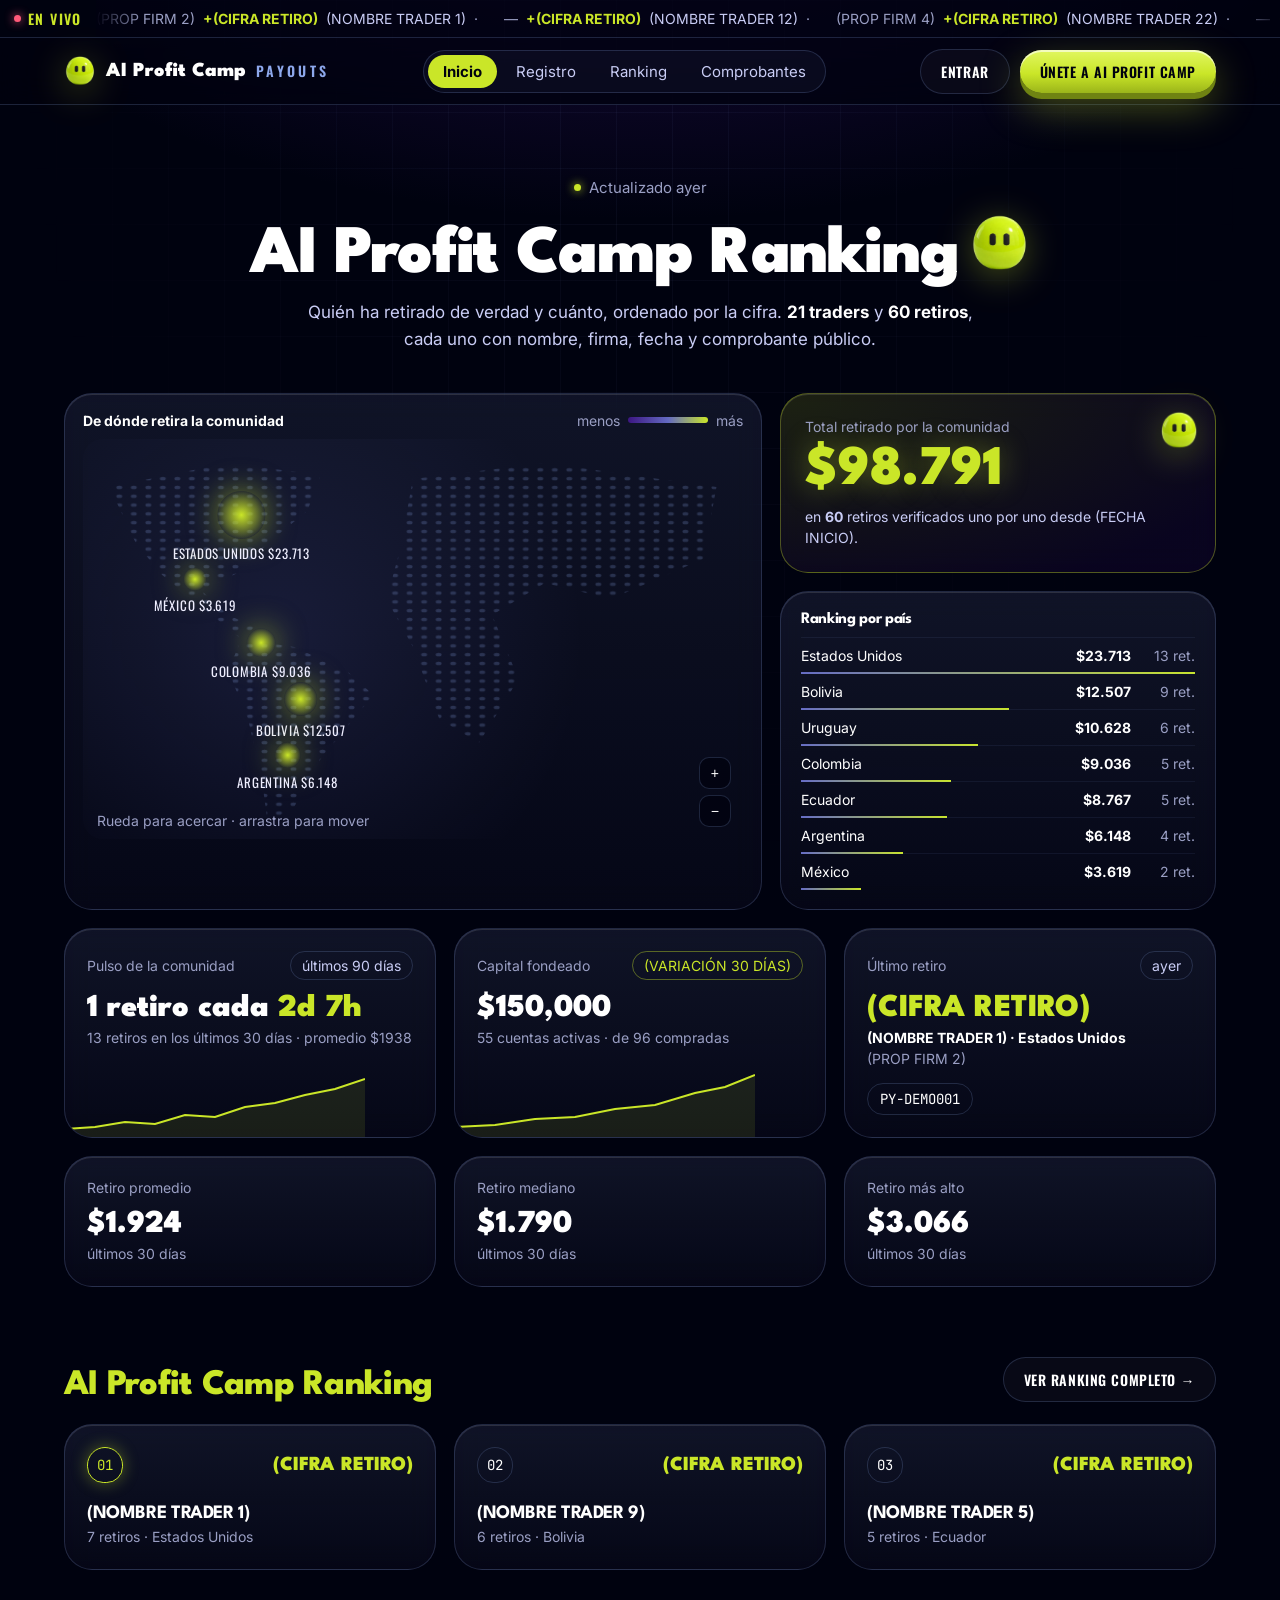
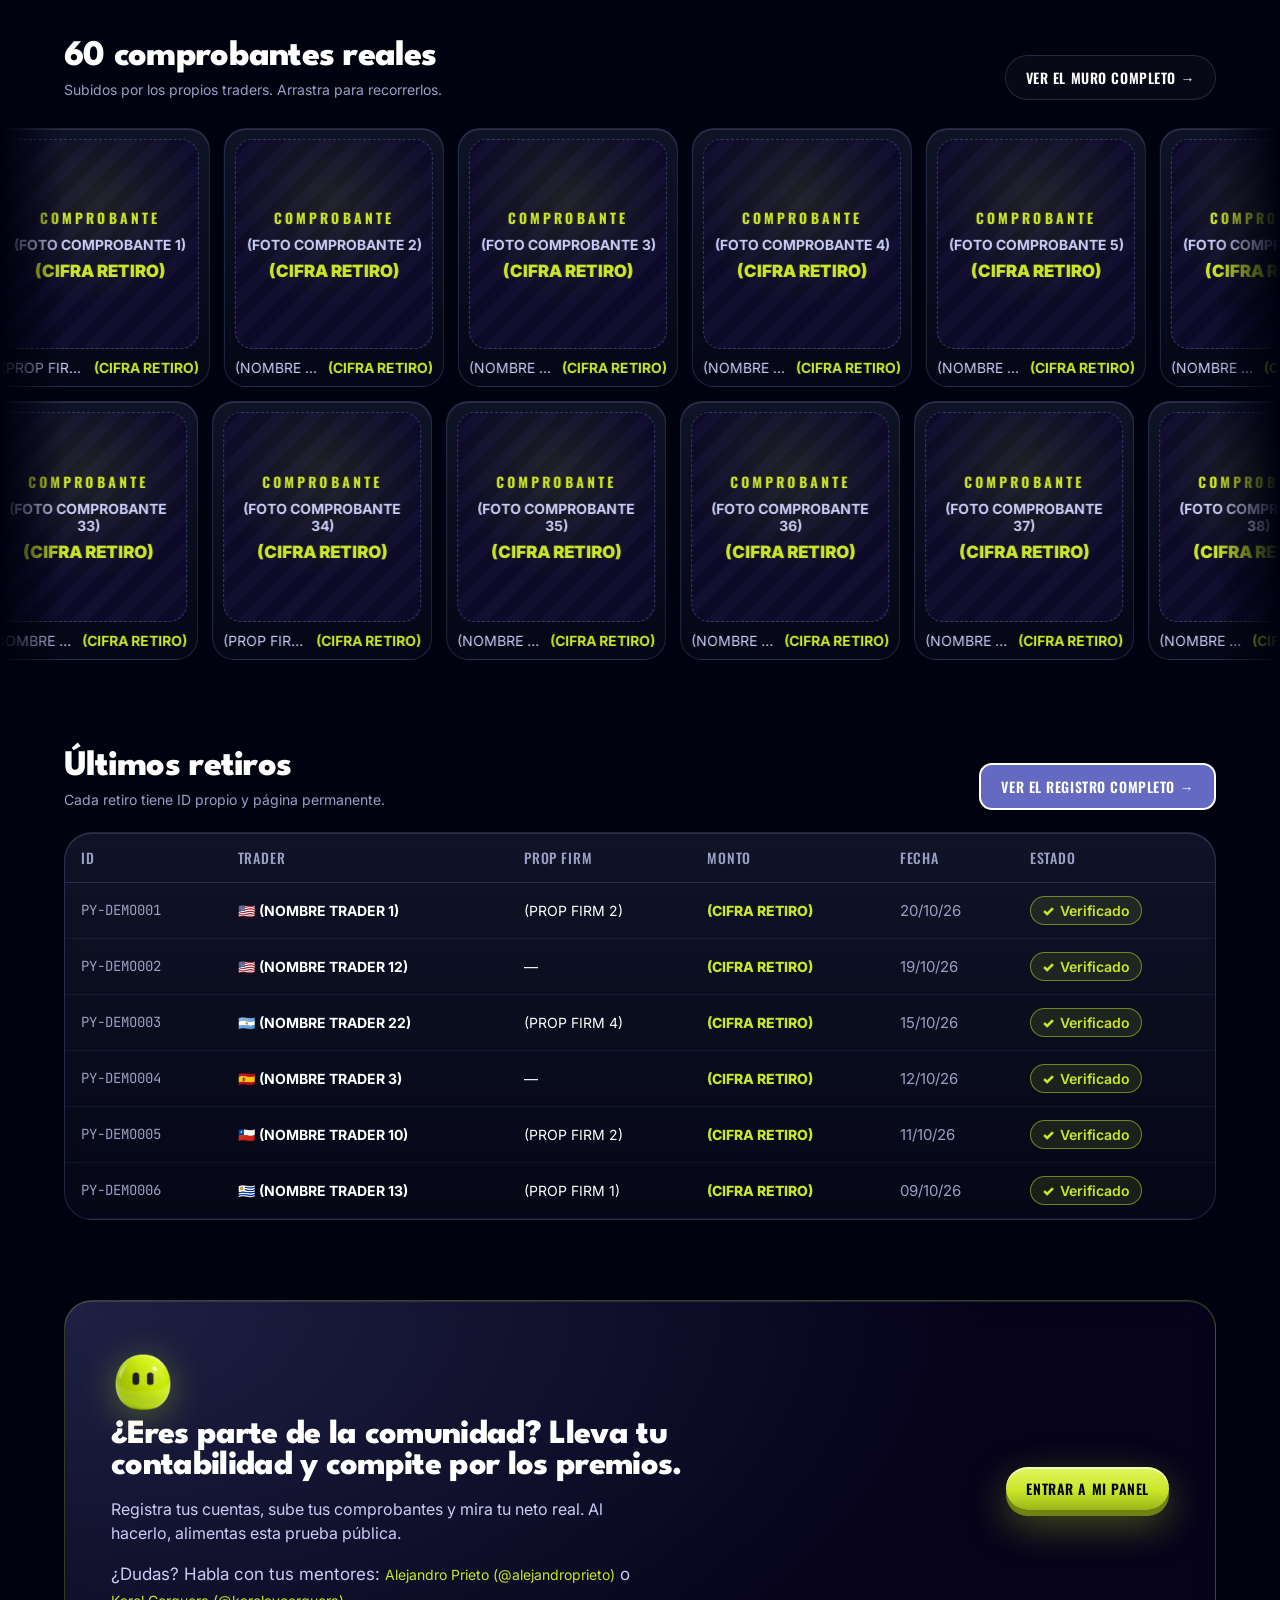
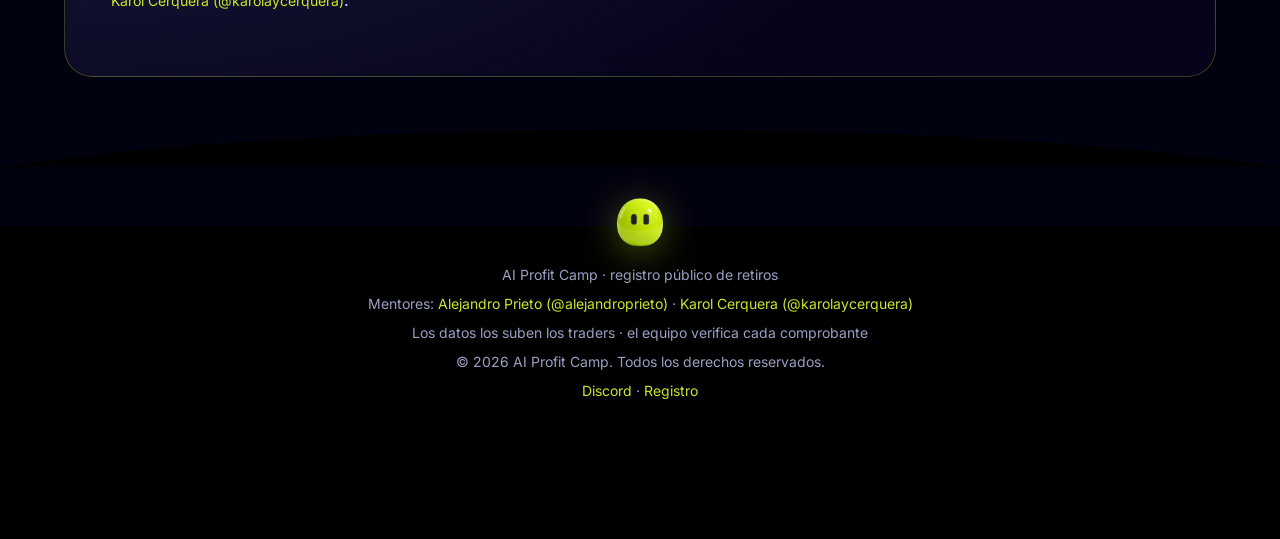
==== commit 1f8be2da: "Video YouTube, precio promo, 4 testimonios, footer, dominio y meta para compartir" ====
--- a/payouts/index.html
+++ b/payouts/index.html
@@ -1,8 +1,8 @@
-<!doctype html><html lang="es" data-root="../"><head><meta charset="utf-8"><meta name="viewport" content="width=device-width,initial-scale=1"><title>AI Profit Camp Payouts — Registro público de retiros</title>
+<!doctype html><html lang="es" data-root="../"><head><meta charset="utf-8"><meta name="viewport" content="width=device-width,initial-scale=1"><title>Payouts | AI Profit Camp</title><meta name="description" content="Hackea las empresas de fondeo y genera ingresos con nuestro sistema de 1 hora al día. Registro público de retiros de la comunidad AI Profit Camp."><link rel="canonical" href="https://aiprofitcamp.com/payouts/"><meta property="og:type" content="website"><meta property="og:site_name" content="AI Profit Camp"><meta property="og:title" content="Payouts | AI Profit Camp"><meta property="og:description" content="Hackea las empresas de fondeo y genera ingresos con nuestro sistema de 1 hora al día. Registro público de retiros de la comunidad AI Profit Camp."><meta property="og:url" content="https://aiprofitcamp.com/payouts/"><meta property="og:image" content="https://aiprofitcamp.com/assets/og-image.png"><meta property="og:image:width" content="1200"><meta property="og:image:height" content="630"><meta property="og:locale" content="es_LA"><meta name="twitter:card" content="summary_large_image"><meta name="twitter:title" content="Payouts | AI Profit Camp"><meta name="twitter:description" content="Hackea las empresas de fondeo y genera ingresos con nuestro sistema de 1 hora al día. Registro público de retiros de la comunidad AI Profit Camp."><meta name="twitter:image" content="https://aiprofitcamp.com/assets/og-image.png"><link rel="icon" type="image/png" sizes="32x32" href="../assets/favicon-32.png"><link rel="icon" type="image/png" sizes="512x512" href="../assets/favicon.png"><link rel="apple-touch-icon" href="../assets/apple-touch-icon.png">
 <link rel="stylesheet" href="../assets/brand.css"><link rel="stylesheet" href="payouts.css"></head>
 <body class="pro" data-page="home" data-proot="">
 <div class="ticker"><span class="live">EN VIVO</span><div class="tt"><div class="tk" id="tk"></div></div></div>
-<nav class="nav"><div class="wrap"><a class="logo" href="index.html"><span data-mascot=""></span>AI Profit Camp <small>PAYOUTS</small></a><div class="links"><a class="on" href="index.html">Inicio</a><a class="" href="registro/index.html">Registro</a><a class="" href="ranking/index.html">Ranking</a><a class="" href="comprobantes/index.html">Comprobantes</a></div><div class="navr"><a class="btn btn-ghost" href="(LINK LOGIN)">Entrar</a><a class="btn btn-gummy" href="../index.html">Únete a AI Profit Camp</a></div></div><div class="mnav"><a class="on" href="index.html">Inicio</a><a class="" href="registro/index.html">Registro</a><a class="" href="ranking/index.html">Ranking</a><a class="" href="comprobantes/index.html">Comprobantes</a></div></nav>
+<nav class="nav"><div class="wrap"><a class="logo" href="index.html"><span data-mascot=""></span>AI Profit Camp <small>PAYOUTS</small></a><div class="links"><a class="on" href="index.html">Inicio</a><a class="" href="registro/index.html">Registro</a><a class="" href="ranking/index.html">Ranking</a><a class="" href="comprobantes/index.html">Comprobantes</a></div><div class="navr"><a class="btn btn-ghost" href="(LINK LOGIN)">Entrar</a><a class="btn btn-gummy" href="../index.html" data-landing>Únete a AI Profit Camp</a></div></div><div class="mnav"><a class="on" href="index.html">Inicio</a><a class="" href="registro/index.html">Registro</a><a class="" href="ranking/index.html">Ranking</a><a class="" href="comprobantes/index.html">Comprobantes</a></div></nav>
 <main class="wrap"><header class="phead rv"><span class="upd" id="upd"></span><h1>AI Profit Camp Ranking<span data-mascot="m-float"></span></h1><p>Quién ha retirado de verdad y cuánto, ordenado por la cifra. <b><span data-k="traders">0</span> traders</b> y <b><span data-k="payouts">0</span> retiros</b>, cada uno con nombre, firma, fecha y comprobante público.</p></header>
 <div class="top"><div class="card map rv"><div class="lbl"><b style="color:#fff;font-size:14px">De dónde retira la comunidad</b><span class="leg">menos <span></span> más</span></div>
 <div class="mapv" id="mapv"><div class="mapin" id="mapin"><svg viewBox="0 0 100 100" preserveAspectRatio="none" aria-hidden="true"><defs><pattern id="d" width="2.2" height="2.2" patternUnits="userSpaceOnUse"><circle cx="1.1" cy="1.1" r=".45" fill="rgba(141,168,236,.22)"/></pattern></defs><path fill="url(#d)" d="M4 12 L22 6 L36 9 L34 18 L28 26 L24 33 L18 38 L22 44 L26 47 L24 50 L18 42 L12 34 L8 26 Z"/><path fill="url(#d)" d="M24 50 L32 52 L40 58 L44 64 L40 72 L36 80 L32 92 L28 96 L27 84 L25 70 L22 58 Z"/><path fill="url(#d)" d="M50 10 L70 6 L96 12 L94 30 L80 40 L70 36 L62 44 L66 60 L60 76 L54 70 L50 52 L46 40 L48 28 Z"/></svg></div>
@@ -19,8 +19,8 @@
 <div class="card join rv"><div><span data-mascot="m-think"></span><h2>¿Eres parte de la comunidad? Lleva tu contabilidad y compite por los premios.</h2><p>Registra tus cuentas, sube tus comprobantes y mira tu neto real. Al hacerlo, alimentas esta prueba pública.</p><p class="mentors-line">¿Dudas? Habla con tus mentores: <a href="https://www.instagram.com/alejandroprieto/" target="_blank" rel="noopener" style="color:var(--lime)">Alejandro Prieto (@alejandroprieto)</a> o <a href="https://www.instagram.com/karolaycerquera/" target="_blank" rel="noopener" style="color:var(--lime)">Karol Cerquera (@karolaycerquera)</a>.</p></div><a class="btn btn-gummy" href="(LINK PANEL)">Entrar a mi panel</a></div></main>
 <svg class="foot-wave" viewBox="0 0 1440 50" preserveAspectRatio="none"><path d="M0 50 C360 0 1080 0 1440 50Z" fill="#000"/></svg>
 <footer class="foot"><span data-mascot="m-float"></span><p>AI Profit Camp · registro público de retiros</p><p>Mentores: <a href="https://www.instagram.com/alejandroprieto/" target="_blank" rel="noopener" style="color:var(--lime)">Alejandro Prieto (@alejandroprieto)</a> · <a href="https://www.instagram.com/karolaycerquera/" target="_blank" rel="noopener" style="color:var(--lime)">Karol Cerquera (@karolaycerquera)</a></p><p>Los datos los suben los traders · el equipo verifica cada comprobante</p>
-<p style="font-size:14px">© 2026 AI Profit Camp. Todos los derechos reservados.<br>© 2025 (NOMBRE EMPRESA) | Registration Number: (NÚMERO DE REGISTRO) | (DIRECCIÓN EMPRESA)<br>Los resultados mostrados corresponden a traders concretos y no garantizan resultados futuros. Operar cuentas de prop firms implica riesgo de perder el capital invertido en las evaluaciones.</p>
-<p><a href="(LINK DISCORD)">Discord</a> · <a href="registro/index.html">Registro</a> · <a href="../privacy-policy/index.html">Privacy Policy</a></p></footer>
-<a class="sticky" href="../index.html"><span data-mascot=""></span>Únete a AI Profit Camp</a>
+<p style="font-size:14px">© 2026 AI Profit Camp. Todos los derechos reservados.</p>
+<p><a href="(LINK DISCORD)">Discord</a> · <a href="registro/index.html">Registro</a></p></footer>
+<a class="sticky" href="../index.html" data-landing><span data-mascot=""></span>Únete a AI Profit Camp</a>
 <div class="modal" id="md" role="dialog" aria-modal="true"><div class="card"><button class="x" aria-label="Cerrar">×</button><div class="ph" style="height:300px"></div><div class="big a" style="font-size:40px;margin-top:16px"></div><div class="n" style="font-weight:700"></div><div class="i mono" style="color:var(--mute);font-size:14px;margin:6px 0 18px"></div><a class="btn btn-gummy go" href="#">Ver registro verificado</a></div></div>
 <script src="../assets/brand.js"></script><script src="data.js"></script><script src="payouts.js"></script></body></html>
